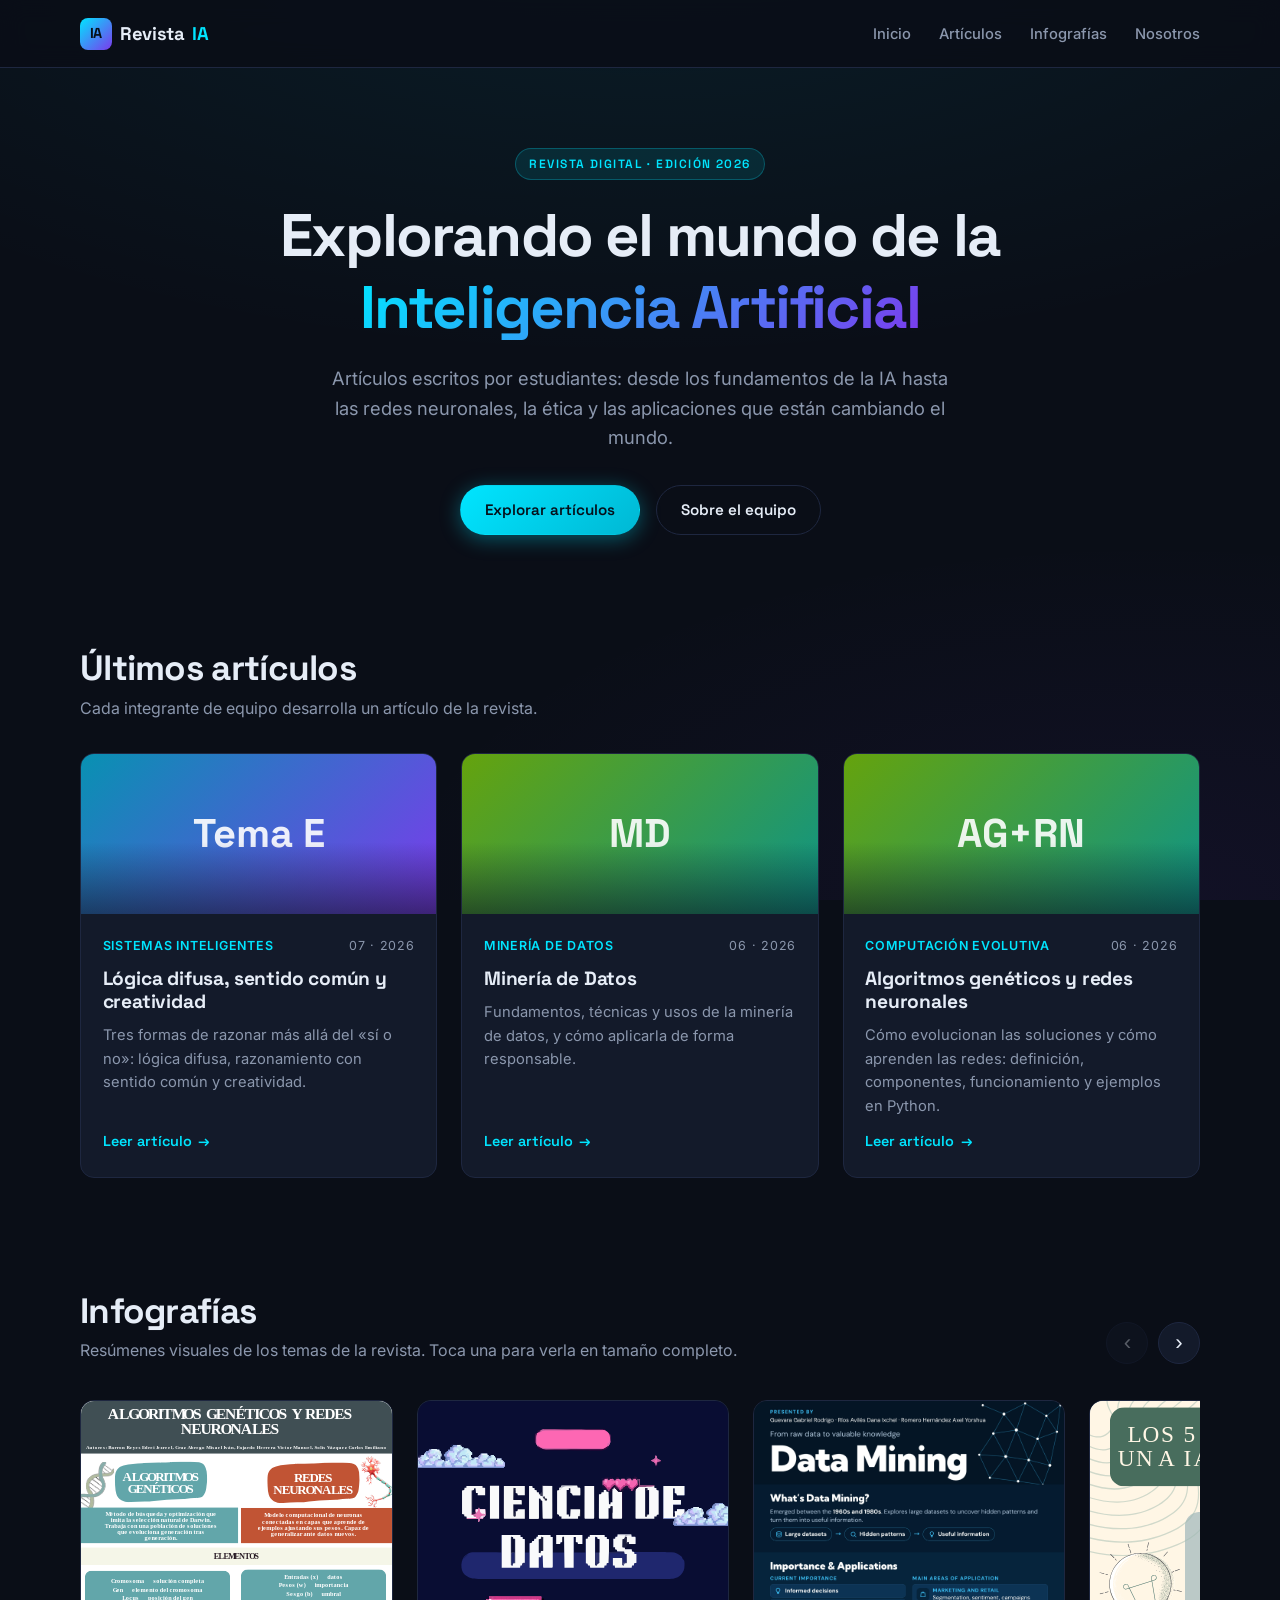
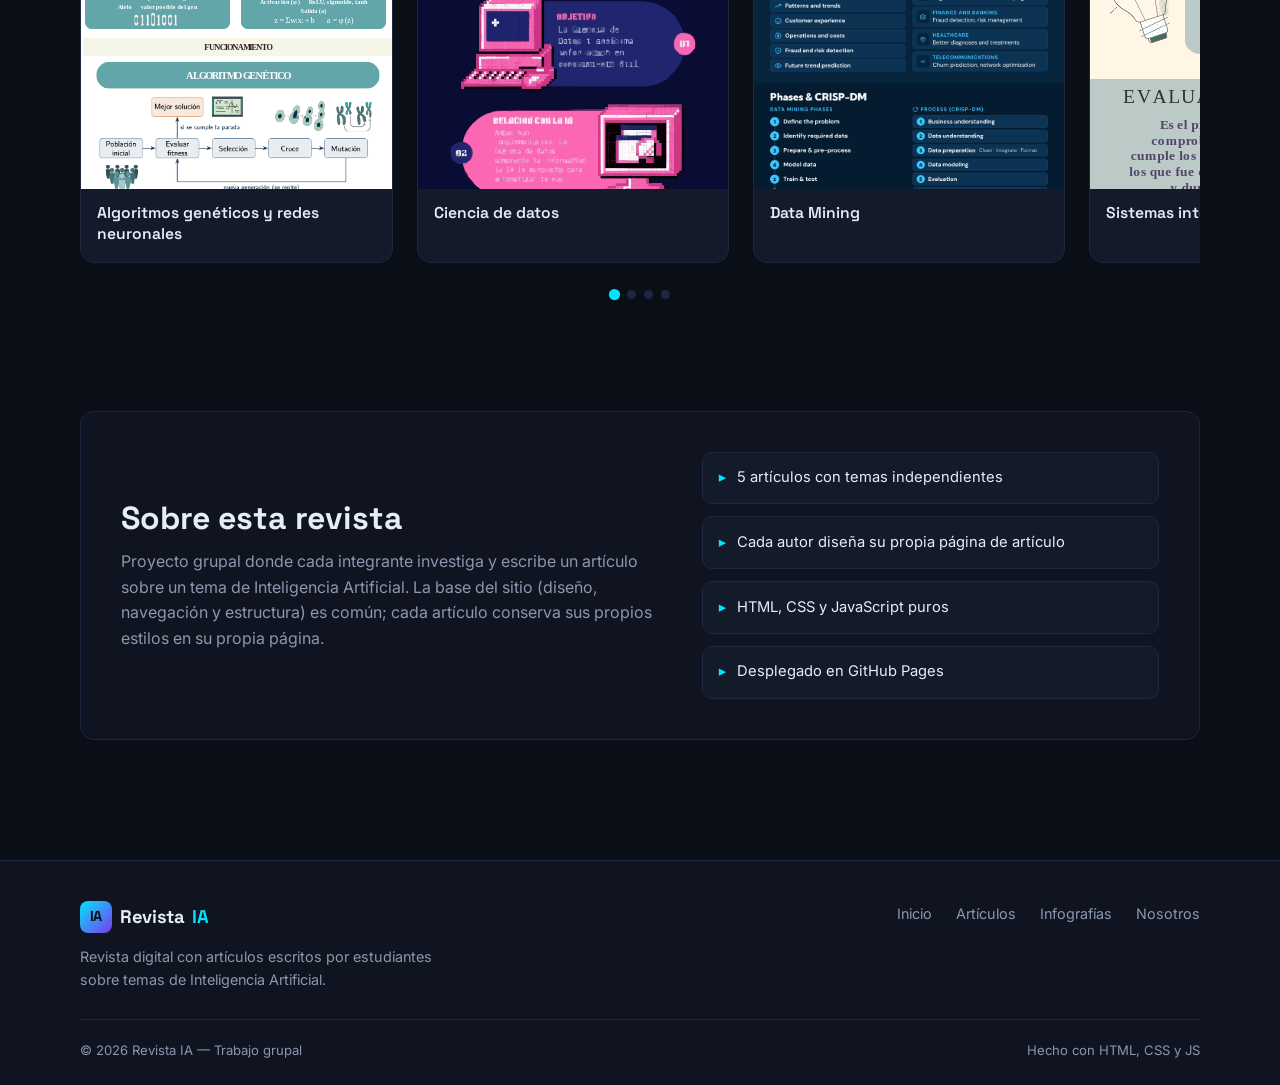
==== index.html @ b5177706 "Resuelve conflicto en index.html y agrega articulo-mineria-datos" ====
<!DOCTYPE html>
<html lang="es">
<head>
  <!-- Google Tag Manager -->
  <script>(function(w,d,s,l,i){w[l]=w[l]||[];w[l].push({'gtm.start':
  new Date().getTime(),event:'gtm.js'});var f=d.getElementsByTagName(s)[0],
  j=d.createElement(s),dl=l!='dataLayer'?'&l='+l:'';j.async=true;j.src=
  'https://www.googletagmanager.com/gtm.js?id='+i+dl;f.parentNode.insertBefore(j,f);
  })(window,document,'script','dataLayer','GTM-5WLS67NW');</script>
  <!-- End Google Tag Manager -->
  <meta charset="UTF-8">
  <meta name="viewport" content="width=device-width, initial-scale=1.0">
  <meta name="description" content="Revista digital de artículos sobre Inteligencia Artificial">
  <title>Revista IA — Revista Digital de Inteligencia Artificial</title>
  <link rel="preconnect" href="https://fonts.googleapis.com">
  <link rel="preconnect" href="https://fonts.gstatic.com" crossorigin>
  <link href="https://fonts.googleapis.com/css2?family=Inter:wght@400;500;600&family=Space+Grotesk:wght@500;600;700&display=swap" rel="stylesheet">
  <link rel="icon" type="image/svg+xml" href="assets/img/logo.svg">
  <link rel="stylesheet" href="css/styles.css">
  <link rel="stylesheet" href="css/photoswipe.css">
</head>
<body>
  <!-- Google Tag Manager (noscript) -->
  <noscript><iframe src="https://www.googletagmanager.com/ns.html?id=GTM-5WLS67NW"
  height="0" width="0" style="display:none;visibility:hidden"></iframe></noscript>
  <!-- End Google Tag Manager (noscript) -->

  <!-- ===== NAVBAR ===== -->
  <header class="navbar">
    <div class="contenedor">
      <a href="index.html" class="logo">
        <span class="logo-mark">IA</span>
        Revista<span>IA</span>
      </a>

      <button class="nav-toggle" aria-label="Abrir menú" aria-expanded="false">
        <span></span>
        <span></span>
        <span></span>
      </button>

      <nav>
        <ul class="nav-links">
          <li><a href="index.html">Inicio</a></li>
          <li><a href="index.html#articulos">Artículos</a></li>
          <li><a href="index.html#infografias">Infografías</a></li>
          <li><a href="index.html#nosotros">Nosotros</a></li>
        </ul>
      </nav>
    </div>
  </header>

  <!-- ===== CONTENIDO ===== -->
  <main>
    <!-- HERO -->
    <section class="hero">
      <div class="contenedor">
        <span class="etiqueta">Revista digital · Edición 2026</span>
        <h1>Explorando el mundo de la <span class="destacado">Inteligencia Artificial</span></h1>
        <p>Artículos escritos por estudiantes: desde los fundamentos de la IA hasta las redes neuronales, la ética y las aplicaciones que están cambiando el mundo.</p>
        <div class="hero-acciones">
          <a href="#articulos" class="btn btn-primary">Explorar artículos</a>
          <a href="#nosotros" class="btn btn-ghost">Sobre el equipo</a>
        </div>
      </div>
    </section>

    <!-- ARTÍCULOS -->
    <section class="seccion" id="articulos">
      <div class="contenedor">
        <div class="seccion-cabecera">
          <div>
            <h2>Últimos artículos</h2>
            <p>Cada integrante de equipo desarrolla un artículo de la revista.</p>
          </div>
        </div>

        <div class="grid-articulos" id="grid-articulos">
          <noscript>
            <p>
              <a href="articulos/articulo-10.html">Algoritmos genéticos y redes neuronales</a> ·
              <a href="articulos/articulo-6.html">Minería de Datos</a> ·
              <a href="articulos/articulo-5.html">Lógica difusa, sentido común y creatividad</a>
            </p>
          </noscript>
        </div>
      </div>
    </section>

    <!-- INFOGRAFÍAS -->
    <section class="seccion" id="infografias">
      <div class="contenedor">
        <div class="seccion-cabecera">
          <div>
            <h2>Infografías</h2>
            <p>Resúmenes visuales de los temas de la revista. Toca una para verla en tamaño completo.</p>
          </div>
          <div class="carrusel-controles">
            <button type="button" class="carrusel-btn" data-dir="-1" aria-label="Infografía anterior">‹</button>
            <button type="button" class="carrusel-btn" data-dir="1" aria-label="Infografía siguiente">›</button>
          </div>
        </div>

        <div class="carrusel">
          <div class="carrusel-pista" id="pista-infos">
            <a class="tarjeta-info" href="infografias/Infografia-AlgoritmosGeneticoRedesNeuronales.svg"
               data-pswp-width="800" data-pswp-height="2000">
              <span class="info-vista">
                <img src="infografias/Infografia-AlgoritmosGeneticoRedesNeuronales.svg"
                     alt="Infografía: algoritmos genéticos y redes neuronales"
                     loading="lazy" width="800" height="2000">
                <span class="info-overlay">⤢ Ver completa</span>
              </span>
              <span class="info-titulo">Algoritmos genéticos y redes neuronales</span>
            </a>

            <a class="tarjeta-info" href="infografias/Ciencia_de_datos.svg"
               data-pswp-width="711" data-pswp-height="1600">
              <span class="info-vista">
                <img src="infografias/Ciencia_de_datos.svg"
                     alt="Infografía: ciencia de datos"
                     loading="lazy" width="711" height="1600">
                <span class="info-overlay">⤢ Ver completa</span>
              </span>
              <span class="info-titulo">Ciencia de datos</span>
            </a>

            <a class="tarjeta-info" href="infografias/Data-Mining-Infographic.svg"
               data-pswp-width="1080" data-pswp-height="2506">
              <span class="info-vista">
                <img src="infografias/Data-Mining-Infographic.svg"
                     alt="Infografía: data mining"
                     loading="lazy" width="1080" height="2506">
                <span class="info-overlay">⤢ Ver completa</span>
              </span>
              <span class="info-titulo">Data Mining</span>
            </a>

            <a class="tarjeta-info" href="infografias/Sistemas_Inteligentes_Infografia_EquipoM.svg"
               data-pswp-width="800" data-pswp-height="2000">
              <span class="info-vista">
                <img src="infografias/Sistemas_Inteligentes_Infografia_EquipoM.svg"
                     alt="Infografía: sistemas inteligentes"
                     loading="lazy" width="800" height="2000">
                <span class="info-overlay">⤢ Ver completa</span>
              </span>
              <span class="info-titulo">Sistemas inteligentes</span>
            </a>
          </div>
        </div>
        <div class="carrusel-puntos" id="puntos-infos"></div>
      </div>
    </section>

    <!-- NOSOTROS -->
    <section class="seccion" id="nosotros">
      <div class="contenedor">
        <div class="nosotros">
          <div>
            <h2>Sobre esta revista</h2>
            <p>Proyecto grupal donde cada integrante investiga y escribe un artículo sobre un tema de Inteligencia Artificial. La base del sitio (diseño, navegación y estructura) es común; cada artículo conserva sus propios estilos en su propia página.</p>
          </div>
          <ul class="nosotros-lista">
            <li>5 artículos con temas independientes</li>
            <li>Cada autor diseña su propia página de artículo</li>
            <li>HTML, CSS y JavaScript puros</li>
            <li>Desplegado en GitHub Pages</li>
          </ul>
        </div>
      </div>
    </section>
  </main>

  <!-- ===== FOOTER ===== -->
  <footer class="footer">
    <div class="contenedor">
      <div class="footer-grid">
        <div>
          <a href="index.html" class="logo">
            <span class="logo-mark">IA</span>
            Revista<span>IA</span>
          </a>
          <p style="margin-top: 0.75rem;">Revista digital con artículos escritos por estudiantes sobre temas de Inteligencia Artificial.</p>
        </div>
        <ul class="footer-links">
          <li><a href="index.html">Inicio</a></li>
          <li><a href="index.html#articulos">Artículos</a></li>
          <li><a href="index.html#infografias">Infografías</a></li>
          <li><a href="index.html#nosotros">Nosotros</a></li>
        </ul>
      </div>
      <div class="footer-bottom">
        <span>&copy; <span id="anio"></span> Revista IA — Trabajo grupal</span>
        <span>Hecho con HTML, CSS y JS</span>
      </div>
    </div>
  </footer>

  <script src="js/vendor/photoswipe.umd.min.js"></script>
  <script src="js/vendor/photoswipe-lightbox.umd.min.js"></script>
  <script src="js/articulos.js"></script>
  <script src="js/main.js"></script>
  <script src="js/infografias.js"></script>
</body>
</html>
---- css/styles.css ----
/* ============================================
   REVISTA DIGITAL DE IA - ESTILOS GLOBALES
   Tema: oscuro / tecnológico
   ============================================ */

:root {
  --bg: #0a0e17;
  --bg-soft: #0f1420;
  --surface: #131a2a;
  --surface-2: #182033;
  --border: #1e2740;
  --accent: #00e5ff;
  --accent-2: #7c3aed;
  --accent-glow: rgba(0, 229, 255, 0.35);
  --text: #e6edf7;
  --muted: #8b97ad;
  --radius: 14px;
  --font-heading: "Space Grotesk", system-ui, sans-serif;
  --font-body: "Inter", system-ui, sans-serif;
  --max-width: 1120px;
  --nav-height: 68px;
}

*,
*::before,
*::after {
  box-sizing: border-box;
  margin: 0;
  padding: 0;
}

html {
  scroll-behavior: smooth;
}

body {
  font-family: var(--font-body);
  background-color: var(--bg);
  color: var(--text);
  line-height: 1.6;
  min-height: 100vh;
  display: flex;
  flex-direction: column;
  background-image:
    radial-gradient(ellipse 80% 50% at 50% -10%, rgba(0, 229, 255, 0.08), transparent),
    radial-gradient(ellipse 60% 40% at 90% 100%, rgba(124, 58, 237, 0.07), transparent);
  background-attachment: fixed;
}

img {
  max-width: 100%;
  display: block;
}

a {
  color: inherit;
  text-decoration: none;
}

h1, h2, h3, h4 {
  font-family: var(--font-heading);
  line-height: 1.2;
  font-weight: 700;
}

/* ---------- Contenedor ---------- */
.contenedor {
  width: min(var(--max-width), 92%);
  margin-inline: auto;
}

main {
  flex: 1;
}

/* ---------- Navbar ---------- */
.navbar {
  position: sticky;
  top: 0;
  z-index: 100;
  height: var(--nav-height);
  background: rgba(10, 14, 23, 0.85);
  backdrop-filter: blur(12px);
  border-bottom: 1px solid var(--border);
}

.navbar .contenedor {
  height: 100%;
  display: flex;
  align-items: center;
  justify-content: space-between;
  gap: 1rem;
}

.logo {
  font-family: var(--font-heading);
  font-weight: 700;
  font-size: 1.15rem;
  letter-spacing: -0.02em;
  display: flex;
  align-items: center;
  gap: 0.5rem;
}

.logo .logo-mark {
  width: 32px;
  height: 32px;
  border-radius: 8px;
  background: linear-gradient(135deg, var(--accent), var(--accent-2));
  display: grid;
  place-items: center;
  font-size: 0.9rem;
  color: #06101a;
  font-weight: 800;
}

.logo span {
  color: var(--accent);
}

.nav-links {
  display: flex;
  align-items: center;
  gap: 1.75rem;
  list-style: none;
}

.nav-links a {
  font-size: 0.92rem;
  font-weight: 500;
  color: var(--muted);
  transition: color 0.2s ease;
}

.nav-links a:hover,
.nav-links a:focus-visible {
  color: var(--accent);
}

.nav-toggle {
  display: none;
  background: none;
  border: 1px solid var(--border);
  border-radius: 8px;
  width: 42px;
  height: 42px;
  cursor: pointer;
  flex-direction: column;
  align-items: center;
  justify-content: center;
  gap: 5px;
}

.nav-toggle span {
  display: block;
  width: 20px;
  height: 2px;
  background: var(--text);
  transition: transform 0.25s ease, opacity 0.25s ease;
}

.nav-toggle[aria-expanded="true"] span:nth-child(1) {
  transform: translateY(7px) rotate(45deg);
}

.nav-toggle[aria-expanded="true"] span:nth-child(2) {
  opacity: 0;
}

.nav-toggle[aria-expanded="true"] span:nth-child(3) {
  transform: translateY(-7px) rotate(-45deg);
}

/* ---------- Botones ---------- */
.btn {
  display: inline-flex;
  align-items: center;
  gap: 0.5rem;
  font-family: var(--font-heading);
  font-weight: 600;
  font-size: 0.95rem;
  padding: 0.75rem 1.5rem;
  border-radius: 999px;
  border: 1px solid transparent;
  cursor: pointer;
  transition: transform 0.2s ease, box-shadow 0.2s ease, background 0.2s ease, border-color 0.2s ease;
}

.btn-primary {
  background: linear-gradient(135deg, var(--accent), #00b8d4);
  color: #06101a;
  box-shadow: 0 4px 20px var(--accent-glow);
}

.btn-primary:hover {
  transform: translateY(-2px);
  box-shadow: 0 8px 28px var(--accent-glow);
}

.btn-ghost {
  background: transparent;
  color: var(--text);
  border-color: var(--border);
}

.btn-ghost:hover {
  border-color: var(--accent);
  color: var(--accent);
}

/* ---------- Footer ---------- */
.footer {
  margin-top: 4rem;
  border-top: 1px solid var(--border);
  background: var(--bg-soft);
  padding: 2.5rem 0 1.5rem;
}

.footer-grid {
  display: flex;
  flex-wrap: wrap;
  justify-content: space-between;
  gap: 1.5rem;
  margin-bottom: 1.75rem;
}

.footer p {
  color: var(--muted);
  font-size: 0.9rem;
  max-width: 360px;
}

.footer-links {
  display: flex;
  gap: 1.5rem;
  list-style: none;
  flex-wrap: wrap;
}

.footer-links a {
  color: var(--muted);
  font-size: 0.9rem;
  transition: color 0.2s ease;
}

.footer-links a:hover {
  color: var(--accent);
}

.footer-bottom {
  border-top: 1px solid var(--border);
  padding-top: 1.25rem;
  display: flex;
  flex-wrap: wrap;
  justify-content: space-between;
  gap: 0.75rem;
  color: var(--muted);
  font-size: 0.82rem;
}

/* ---------- Hero ---------- */
.hero {
  padding: 5rem 0 3.5rem;
  text-align: center;
  position: relative;
}

.hero .etiqueta {
  margin-bottom: 1.25rem;
}

.hero h1 {
  font-size: clamp(2.2rem, 5.5vw, 3.75rem);
  letter-spacing: -0.03em;
  max-width: 800px;
  margin: 0 auto 1.25rem;
}

.hero h1 .destacado {
  background: linear-gradient(135deg, var(--accent), var(--accent-2));
  -webkit-background-clip: text;
  background-clip: text;
  color: transparent;
}

.hero p {
  color: var(--muted);
  font-size: clamp(1rem, 2vw, 1.15rem);
  max-width: 620px;
  margin: 0 auto 2rem;
}

.hero-acciones {
  display: flex;
  gap: 1rem;
  justify-content: center;
  flex-wrap: wrap;
}

/* ---------- Sección de artículos ---------- */
.seccion {
  padding: 3.5rem 0;
}

.seccion-cabecera {
  display: flex;
  align-items: end;
  justify-content: space-between;
  gap: 1rem;
  flex-wrap: wrap;
  margin-bottom: 2rem;
}

.seccion-cabecera h2 {
  font-size: clamp(1.6rem, 3vw, 2.2rem);
  letter-spacing: -0.02em;
}

.seccion-cabecera p {
  color: var(--muted);
  margin-top: 0.4rem;
}

/* ---------- Grid de tarjetas ---------- */
.grid-articulos {
  display: grid;
  grid-template-columns: repeat(auto-fill, minmax(300px, 1fr));
  gap: 1.5rem;
}

.tarjeta {
  background: var(--surface);
  border: 1px solid var(--border);
  border-radius: var(--radius);
  overflow: hidden;
  display: flex;
  flex-direction: column;
  transition: transform 0.25s ease, border-color 0.25s ease, box-shadow 0.25s ease;
}

.tarjeta:hover {
  transform: translateY(-6px);
  border-color: rgba(0, 229, 255, 0.45);
  box-shadow: 0 12px 32px rgba(0, 0, 0, 0.4), 0 0 24px rgba(0, 229, 255, 0.12);
}

.tarjeta-portada {
  height: 160px;
  display: grid;
  place-items: center;
  font-family: var(--font-heading);
  font-size: 2.5rem;
  font-weight: 700;
  color: rgba(255, 255, 255, 0.9);
  position: relative;
  overflow: hidden;
}

.tarjeta-portada::after {
  content: "";
  position: absolute;
  inset: 0;
  background: linear-gradient(180deg, transparent 55%, rgba(10, 14, 23, 0.55));
}

/* Portadas con degradados distintos por artículo */
.portada-1 { background: linear-gradient(135deg, #0ea5e9, #6366f1); }
.portada-2 { background: linear-gradient(135deg, #8b5cf6, #ec4899); }
.portada-3 { background: linear-gradient(135deg, #06b6d4, #10b981); }
.portada-4 { background: linear-gradient(135deg, #f59e0b, #ef4444); }
.portada-5 { background: linear-gradient(135deg, #6366f1, #ec4899); }
.portada-6 { background: linear-gradient(135deg, #65a30d, #0d9488); }
.portada-7 { background: linear-gradient(135deg, #0891b2, #7c3aed); }

.tarjeta-cuerpo {
  padding: 1.35rem 1.35rem 1.5rem;
  display: flex;
  flex-direction: column;
  gap: 0.7rem;
  flex: 1;
}

.tarjeta-meta {
  display: flex;
  align-items: center;
  justify-content: space-between;
  gap: 0.75rem;
  font-size: 0.78rem;
  color: var(--muted);
  text-transform: uppercase;
  letter-spacing: 0.06em;
}

.tarjeta-meta .categoria {
  color: var(--accent);
  font-weight: 600;
}

.tarjeta h3 {
  font-size: 1.2rem;
  letter-spacing: -0.01em;
}

.tarjeta p {
  color: var(--muted);
  font-size: 0.92rem;
  flex: 1;
}

.tarjeta .leer {
  font-family: var(--font-heading);
  font-weight: 600;
  font-size: 0.9rem;
  color: var(--accent);
  display: inline-flex;
  align-items: center;
  gap: 0.4rem;
}

.tarjeta:hover .leer {
  gap: 0.7rem;
}

.tarjeta .leer::after {
  content: "→";
  transition: transform 0.2s ease;
}

/* ---------- Nosotros ---------- */
.nosotros {
  background: var(--bg-soft);
  border: 1px solid var(--border);
  border-radius: var(--radius);
  padding: 2.5rem;
  display: grid;
  grid-template-columns: 1.2fr 1fr;
  gap: 2rem;
  align-items: center;
}

.nosotros h2 {
  font-size: clamp(1.5rem, 3vw, 2rem);
  margin-bottom: 0.75rem;
}

.nosotros p {
  color: var(--muted);
}

.nosotros-lista {
  list-style: none;
  display: grid;
  gap: 0.75rem;
}

.nosotros-lista li {
  background: var(--surface);
  border: 1px solid var(--border);
  border-radius: 10px;
  padding: 0.85rem 1rem;
  font-size: 0.92rem;
  display: flex;
  align-items: center;
  gap: 0.65rem;
}

.nosotros-lista li::before {
  content: "▸";
  color: var(--accent);
  font-weight: 700;
}

/* ---------- Infografías: carrusel ---------- */
.carrusel-controles {
  display: flex;
  gap: 0.6rem;
}

.carrusel-btn {
  width: 42px;
  height: 42px;
  border-radius: 50%;
  border: 1px solid var(--border);
  background: var(--surface);
  color: var(--text);
  font-size: 1.4rem;
  line-height: 1;
  cursor: pointer;
  display: grid;
  place-items: center;
  transition: border-color 0.2s ease, color 0.2s ease;
}

.carrusel-btn:hover:not(:disabled) {
  border-color: rgba(0, 229, 255, 0.5);
  color: var(--accent);
}

.carrusel-btn:disabled {
  opacity: 0.35;
  cursor: default;
}

.carrusel {
  overflow: hidden;
}

.carrusel-pista {
  display: flex;
  gap: 1.5rem;
  overflow-x: auto;
  scroll-snap-type: x mandatory;
  scroll-behavior: smooth;
  padding: 0.25rem 0.15rem 0.75rem;
  scrollbar-width: none;
  -webkit-overflow-scrolling: touch;
}

.carrusel-pista::-webkit-scrollbar {
  display: none;
}

.tarjeta-info {
  flex: 0 0 clamp(230px, 28%, 320px);
  scroll-snap-align: start;
  background: var(--surface);
  border: 1px solid var(--border);
  border-radius: var(--radius);
  overflow: hidden;
  display: flex;
  flex-direction: column;
  text-decoration: none;
  color: inherit;
  transition: transform 0.25s ease, border-color 0.25s ease, box-shadow 0.25s ease;
}

.tarjeta-info:hover {
  transform: translateY(-6px);
  border-color: rgba(0, 229, 255, 0.45);
  box-shadow: 0 12px 32px rgba(0, 0, 0, 0.4), 0 0 24px rgba(0, 229, 255, 0.12);
}

.info-vista {
  position: relative;
  display: block;
  aspect-ratio: 4 / 5;
  overflow: hidden;
  background: var(--surface-2);
}

.info-vista img {
  width: 100%;
  height: 100%;
  object-fit: cover;
  object-position: top center;
  display: block;
  transition: transform 0.35s ease;
}

.tarjeta-info:hover .info-vista img {
  transform: scale(1.04);
}

.info-overlay {
  position: absolute;
  inset: 0;
  display: flex;
  align-items: center;
  justify-content: center;
  gap: 0.4rem;
  background: rgba(10, 14, 23, 0.55);
  color: #fff;
  font-family: var(--font-heading);
  font-weight: 600;
  font-size: 0.92rem;
  opacity: 0;
  transition: opacity 0.25s ease;
}

.tarjeta-info:hover .info-overlay,
.tarjeta-info:focus-visible .info-overlay {
  opacity: 1;
}

.info-titulo {
  padding: 0.9rem 1rem 1.05rem;
  font-family: var(--font-heading);
  font-weight: 600;
  font-size: 0.98rem;
  line-height: 1.35;
}

.carrusel-puntos {
  display: flex;
  justify-content: center;
  gap: 0.5rem;
  margin-top: 0.9rem;
}

.carrusel-puntos button {
  width: 9px;
  height: 9px;
  border-radius: 50%;
  border: 0;
  padding: 0;
  background: var(--border);
  cursor: pointer;
  transition: background 0.2s ease, transform 0.2s ease;
}

.carrusel-puntos button.activo {
  background: var(--accent);
  transform: scale(1.25);
}

/* ---------- Utilidades ---------- */
.etiqueta {
  display: inline-block;
  font-family: var(--font-heading);
  font-size: 0.75rem;
  font-weight: 600;
  text-transform: uppercase;
  letter-spacing: 0.12em;
  color: var(--accent);
  background: rgba(0, 229, 255, 0.1);
  border: 1px solid rgba(0, 229, 255, 0.25);
  padding: 0.35rem 0.85rem;
  border-radius: 999px;
}

/* ---------- Responsive general ---------- */
@media (max-width: 768px) {
  .hero {
    padding: 3.5rem 0 2.5rem;
  }

  .nosotros {
    grid-template-columns: 1fr;
    padding: 1.75rem;
  }

  .carrusel-controles {
    display: none;
  }

  .tarjeta-info {
    flex-basis: 78%;
  }
}

/* ---------- Responsive: navbar ---------- */
@media (max-width: 768px) {
  .nav-toggle {
    display: flex;
  }

  .nav-links {
    position: absolute;
    top: var(--nav-height);
    left: 0;
    right: 0;
    flex-direction: column;
    align-items: stretch;
    gap: 0;
    background: var(--bg-soft);
    border-bottom: 1px solid var(--border);
    padding: 0.5rem 0;
    display: none;
  }

  .nav-links.abierto {
    display: flex;
  }

  .nav-links li a {
    display: block;
    padding: 0.9rem 1.5rem;
  }

  .nav-links li a:hover {
    background: var(--surface);
  }
}
---- css/photoswipe.css ----
/*! PhotoSwipe main CSS by Dmytro Semenov | photoswipe.com */

.pswp {
  --pswp-bg: #000;
  --pswp-placeholder-bg: #222;
  

  --pswp-root-z-index: 100000;
  
  --pswp-preloader-color: rgba(79, 79, 79, 0.4);
  --pswp-preloader-color-secondary: rgba(255, 255, 255, 0.9);
  
  /* defined via js:
  --pswp-transition-duration: 333ms; */
  
  --pswp-icon-color: #fff;
  --pswp-icon-color-secondary: #4f4f4f;
  --pswp-icon-stroke-color: #4f4f4f;
  --pswp-icon-stroke-width: 2px;

  --pswp-error-text-color: var(--pswp-icon-color);
}


/*
	Styles for basic PhotoSwipe (pswp) functionality (sliding area, open/close transitions)
*/

.pswp {
	position: fixed;
	top: 0;
	left: 0;
	width: 100%;
	height: 100%;
	z-index: var(--pswp-root-z-index);
	display: none;
	touch-action: none;
	outline: 0;
	opacity: 0.003;
	contain: layout style size;
	-webkit-tap-highlight-color: rgba(0, 0, 0, 0);
}

/* Prevents focus outline on the root element,
  (it may be focused initially) */
.pswp:focus {
  outline: 0;
}

.pswp * {
  box-sizing: border-box;
}

.pswp img {
  max-width: none;
}

.pswp--open {
	display: block;
}

.pswp,
.pswp__bg {
	transform: translateZ(0);
	will-change: opacity;
}

.pswp__bg {
  opacity: 0.005;
	background: var(--pswp-bg);
}

.pswp,
.pswp__scroll-wrap {
	overflow: hidden;
}

.pswp__scroll-wrap,
.pswp__bg,
.pswp__container,
.pswp__item,
.pswp__content,
.pswp__img,
.pswp__zoom-wrap {
	position: absolute;
	top: 0;
	left: 0;
	width: 100%;
	height: 100%;
}

.pswp__img,
.pswp__zoom-wrap {
	width: auto;
	height: auto;
}

.pswp--click-to-zoom.pswp--zoom-allowed .pswp__img {
	cursor: -webkit-zoom-in;
	cursor: -moz-zoom-in;
	cursor: zoom-in;
}

.pswp--click-to-zoom.pswp--zoomed-in .pswp__img {
	cursor: move;
	cursor: -webkit-grab;
	cursor: -moz-grab;
	cursor: grab;
}

.pswp--click-to-zoom.pswp--zoomed-in .pswp__img:active {
  cursor: -webkit-grabbing;
  cursor: -moz-grabbing;
  cursor: grabbing;
}

/* :active to override grabbing cursor */
.pswp--no-mouse-drag.pswp--zoomed-in .pswp__img,
.pswp--no-mouse-drag.pswp--zoomed-in .pswp__img:active,
.pswp__img {
	cursor: -webkit-zoom-out;
	cursor: -moz-zoom-out;
	cursor: zoom-out;
}


/* Prevent selection and tap highlights */
.pswp__container,
.pswp__img,
.pswp__button,
.pswp__counter {
	-webkit-user-select: none;
	-moz-user-select: none;
	-ms-user-select: none;
	user-select: none;
}

.pswp__item {
	/* z-index for fade transition */
	z-index: 1;
	overflow: hidden;
}

.pswp__hidden {
	display: none !important;
}

/* Allow to click through pswp__content element, but not its children */
.pswp__content {
  pointer-events: none;
}
.pswp__content > * {
  pointer-events: auto;
}


/*

  PhotoSwipe UI

*/

/*
	Error message appears when image is not loaded
	(JS option errorMsg controls markup)
*/
.pswp__error-msg-container {
  display: grid;
}
.pswp__error-msg {
	margin: auto;
	font-size: 1em;
	line-height: 1;
	color: var(--pswp-error-text-color);
}

/*
class pswp__hide-on-close is applied to elements that
should hide (for example fade out) when PhotoSwipe is closed
and show (for example fade in) when PhotoSwipe is opened
 */
.pswp .pswp__hide-on-close {
	opacity: 0.005;
	will-change: opacity;
	transition: opacity var(--pswp-transition-duration) cubic-bezier(0.4, 0, 0.22, 1);
	z-index: 10; /* always overlap slide content */
	pointer-events: none; /* hidden elements should not be clickable */
}

/* class pswp--ui-visible is added when opening or closing transition starts */
.pswp--ui-visible .pswp__hide-on-close {
	opacity: 1;
	pointer-events: auto;
}

/* <button> styles, including css reset */
.pswp__button {
	position: relative;
	display: block;
	width: 50px;
	height: 60px;
	padding: 0;
	margin: 0;
	overflow: hidden;
	cursor: pointer;
	background: none;
	border: 0;
	box-shadow: none;
	opacity: 0.85;
	-webkit-appearance: none;
	-webkit-touch-callout: none;
}

.pswp__button:hover,
.pswp__button:active,
.pswp__button:focus {
  transition: none;
  padding: 0;
  background: none;
  border: 0;
  box-shadow: none;
  opacity: 1;
}

.pswp__button:disabled {
  opacity: 0.3;
  cursor: auto;
}

.pswp__icn {
  fill: var(--pswp-icon-color);
  color: var(--pswp-icon-color-secondary);
}

.pswp__icn {
  position: absolute;
  top: 14px;
  left: 9px;
  width: 32px;
  height: 32px;
  overflow: hidden;
  pointer-events: none;
}

.pswp__icn-shadow {
  stroke: var(--pswp-icon-stroke-color);
  stroke-width: var(--pswp-icon-stroke-width);
  fill: none;
}

.pswp__icn:focus {
	outline: 0;
}

/*
	div element that matches size of large image,
	large image loads on top of it,
	used when msrc is not provided
*/
div.pswp__img--placeholder,
.pswp__img--with-bg {
	background: var(--pswp-placeholder-bg);
}

.pswp__top-bar {
	position: absolute;
	left: 0;
	top: 0;
	width: 100%;
	height: 60px;
	display: flex;
  flex-direction: row;
  justify-content: flex-end;
	z-index: 10;

	/* allow events to pass through top bar itself */
	pointer-events: none !important;
}
.pswp__top-bar > * {
  pointer-events: auto;
  /* this makes transition significantly more smooth,
     even though inner elements are not animated */
  will-change: opacity;
}


/*

  Close button

*/
.pswp__button--close {
  margin-right: 6px;
}


/*

  Arrow buttons

*/
.pswp__button--arrow {
  position: absolute;
  top: 0;
  width: 75px;
  height: 100px;
  top: 50%;
  margin-top: -50px;
}

.pswp__button--arrow:disabled {
  display: none;
  cursor: default;
}

.pswp__button--arrow .pswp__icn {
  top: 50%;
  margin-top: -30px;
  width: 60px;
  height: 60px;
  background: none;
  border-radius: 0;
}

.pswp--one-slide .pswp__button--arrow {
  display: none;
}

/* hide arrows on touch screens */
.pswp--touch .pswp__button--arrow {
  visibility: hidden;
}

/* show arrows only after mouse was used */
.pswp--has_mouse .pswp__button--arrow {
  visibility: visible;
}

.pswp__button--arrow--prev {
  right: auto;
  left: 0px;
}

.pswp__button--arrow--next {
  right: 0px;
}
.pswp__button--arrow--next .pswp__icn {
  left: auto;
  right: 14px;
  /* flip horizontally */
  transform: scale(-1, 1);
}

/*

  Zoom button

*/
.pswp__button--zoom {
  display: none;
}

.pswp--zoom-allowed .pswp__button--zoom {
  display: block;
}

/* "+" => "-" */
.pswp--zoomed-in .pswp__zoom-icn-bar-v {
  display: none;
}


/*

  Loading indicator

*/
.pswp__preloader {
  position: relative;
  overflow: hidden;
  width: 50px;
  height: 60px;
  margin-right: auto;
}

.pswp__preloader .pswp__icn {
  opacity: 0;
  transition: opacity 0.2s linear;
  animation: pswp-clockwise 600ms linear infinite;
}

.pswp__preloader--active .pswp__icn {
  opacity: 0.85;
}

@keyframes pswp-clockwise {
  0% { transform: rotate(0deg); }
  100% { transform: rotate(360deg); }
}


/*

  "1 of 10" counter

*/
.pswp__counter {
  height: 30px;
  margin-top: 15px;
  margin-inline-start: 20px;
  font-size: 14px;
  line-height: 30px;
  color: var(--pswp-icon-color);
  text-shadow: 1px 1px 3px var(--pswp-icon-color-secondary);
  opacity: 0.85;
}

.pswp--one-slide .pswp__counter {
  display: none;
}
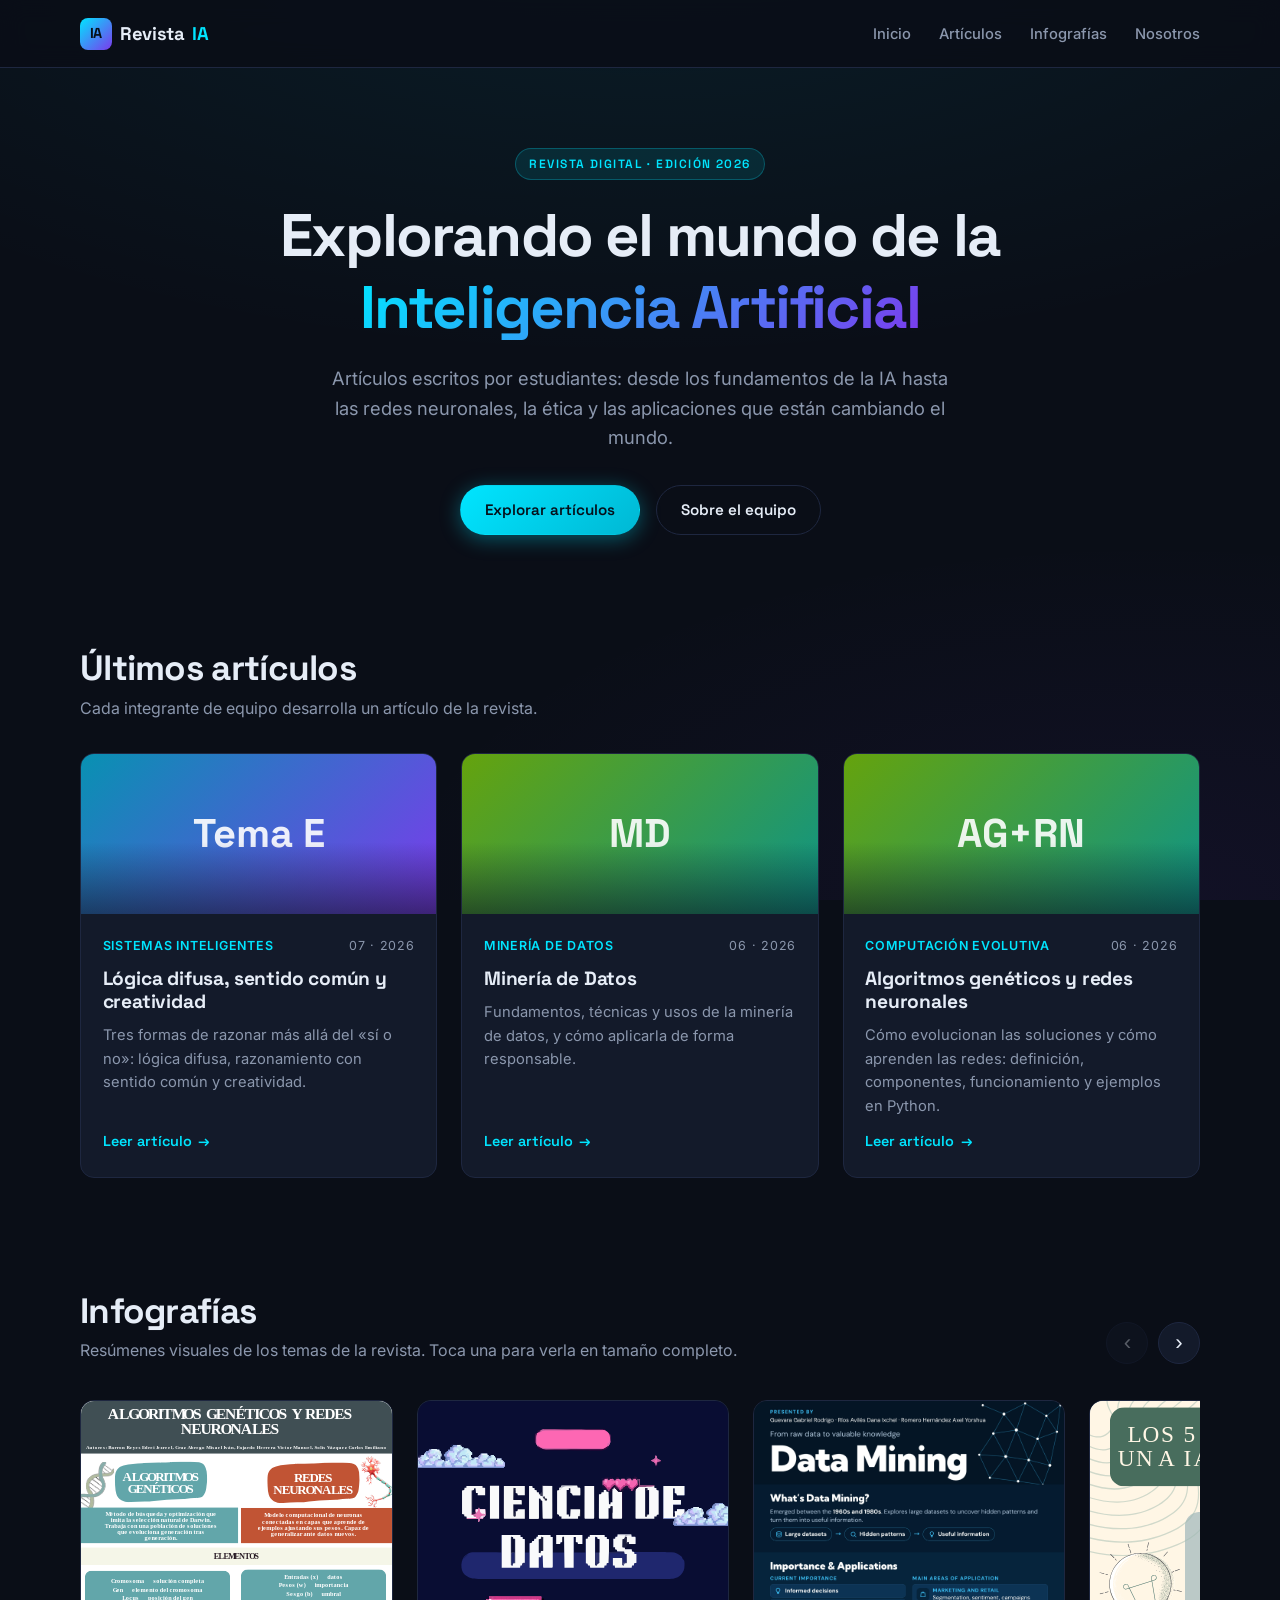
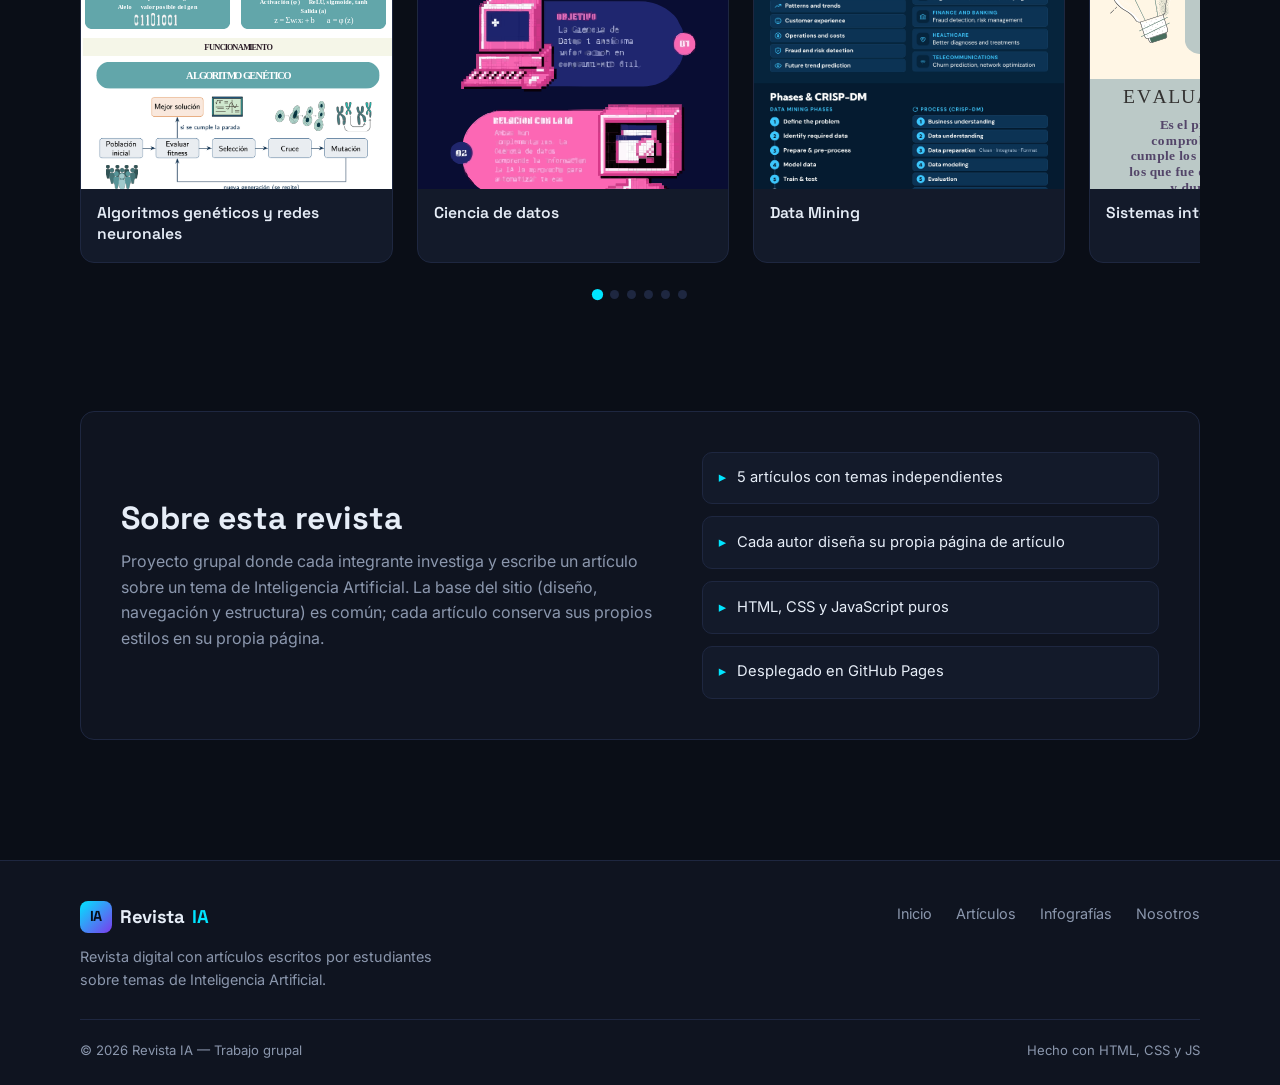
==== commit 10a45ec3: "UX: 2 infografias nuevas, revista sin auto-flip y solo flechas, responsive" ====
--- a/index.html
+++ b/index.html
@@ -2,11 +2,12 @@
 <html lang="es">
 <head>
   <!-- Google Tag Manager -->
-  <script>(function(w,d,s,l,i){w[l]=w[l]||[];w[l].push({'gtm.start':
-  new Date().getTime(),event:'gtm.js'});var f=d.getElementsByTagName(s)[0],
-  j=d.createElement(s),dl=l!='dataLayer'?'&l='+l:'';j.async=true;j.src=
-  'https://www.googletagmanager.com/gtm.js?id='+i+dl;f.parentNode.insertBefore(j,f);
-  })(window,document,'script','dataLayer','GTM-5WLS67NW');</script>
+  <script async src="https://www.googletagmanager.com/gtm.js?id=GTM-5WLS67NW"></script>
+  <script>
+    window.dataLayer = window.dataLayer || [];
+    function gtag(){dataLayer.push(arguments);}
+    gtag('js', new Date()); 
+  </script>
   <!-- End Google Tag Manager -->
   <meta charset="UTF-8">
   <meta name="viewport" content="width=device-width, initial-scale=1.0">
@@ -77,11 +78,7 @@
 
         <div class="grid-articulos" id="grid-articulos">
           <noscript>
-            <p>
-              <a href="articulos/articulo-10.html">Algoritmos genéticos y redes neuronales</a> ·
-              <a href="articulos/articulo-6.html">Minería de Datos</a> ·
-              <a href="articulos/articulo-5.html">Lógica difusa, sentido común y creatividad</a>
-            </p>
+            <p><a href="articulos/articulo-10.html">Algoritmos genéticos y redes neuronales</a> · <a href="articulos/articulo-5.html">Lógica difusa, sentido común y creatividad</a></p>
           </noscript>
         </div>
       </div>
@@ -145,6 +142,28 @@
                 <span class="info-overlay">⤢ Ver completa</span>
               </span>
               <span class="info-titulo">Sistemas inteligentes</span>
+            </a>
+
+            <a class="tarjeta-info" href="infografias/Infografi%CC%81as-MLOps-_-LLMOps-_equipo_L_.svg"
+               data-pswp-width="1080" data-pswp-height="2200">
+              <span class="info-vista">
+                <img src="infografias/Infografi%CC%81as-MLOps-_-LLMOps-_equipo_L_.svg"
+                     alt="Infografía: MLOps y LLMOps"
+                     loading="lazy" width="1080" height="2200">
+                <span class="info-overlay">⤢ Ver completa</span>
+              </span>
+              <span class="info-titulo">MLOps y LLMOps</span>
+            </a>
+
+            <a class="tarjeta-info" href="infografias/Infograf%C3%ADa-Vertical-Agentic-AI_Equipo-i_.svg"
+               data-pswp-width="800" data-pswp-height="2000">
+              <span class="info-vista">
+                <img src="infografias/Infograf%C3%ADa-Vertical-Agentic-AI_Equipo-i_.svg"
+                     alt="Infografía: agentic AI"
+                     loading="lazy" width="800" height="2000">
+                <span class="info-overlay">⤢ Ver completa</span>
+              </span>
+              <span class="info-titulo">Agentic AI</span>
             </a>
           </div>
         </div>
@@ -202,4 +221,4 @@
   <script src="js/main.js"></script>
   <script src="js/infografias.js"></script>
 </body>
-</html>+</html>
--- a/css/styles.css
+++ b/css/styles.css
@@ -324,7 +324,7 @@
 /* ---------- Grid de tarjetas ---------- */
 .grid-articulos {
   display: grid;
-  grid-template-columns: repeat(auto-fill, minmax(300px, 1fr));
+  grid-template-columns: repeat(auto-fill, minmax(min(300px, 100%), 1fr));
   gap: 1.5rem;
 }
 
@@ -634,6 +634,14 @@
     padding: 3.5rem 0 2.5rem;
   }
 
+  .hero h1 {
+    font-size: clamp(1.9rem, 7vw, 3.75rem);
+  }
+
+  .seccion {
+    padding: 2.5rem 0;
+  }
+
   .nosotros {
     grid-template-columns: 1fr;
     padding: 1.75rem;
@@ -645,6 +653,16 @@
 
   .tarjeta-info {
     flex-basis: 78%;
+  }
+
+  .footer-grid {
+    flex-direction: column;
+    gap: 1.25rem;
+  }
+
+  .footer-bottom {
+    flex-direction: column;
+    text-align: center;
   }
 }
 
@@ -652,6 +670,7 @@
 @media (max-width: 768px) {
   .nav-toggle {
     display: flex;
+    margin-right: -10px;
   }
 
   .nav-links {
@@ -666,6 +685,7 @@
     border-bottom: 1px solid var(--border);
     padding: 0.5rem 0;
     display: none;
+    box-shadow: 0 12px 24px rgba(0, 0, 0, 0.35);
   }
 
   .nav-links.abierto {
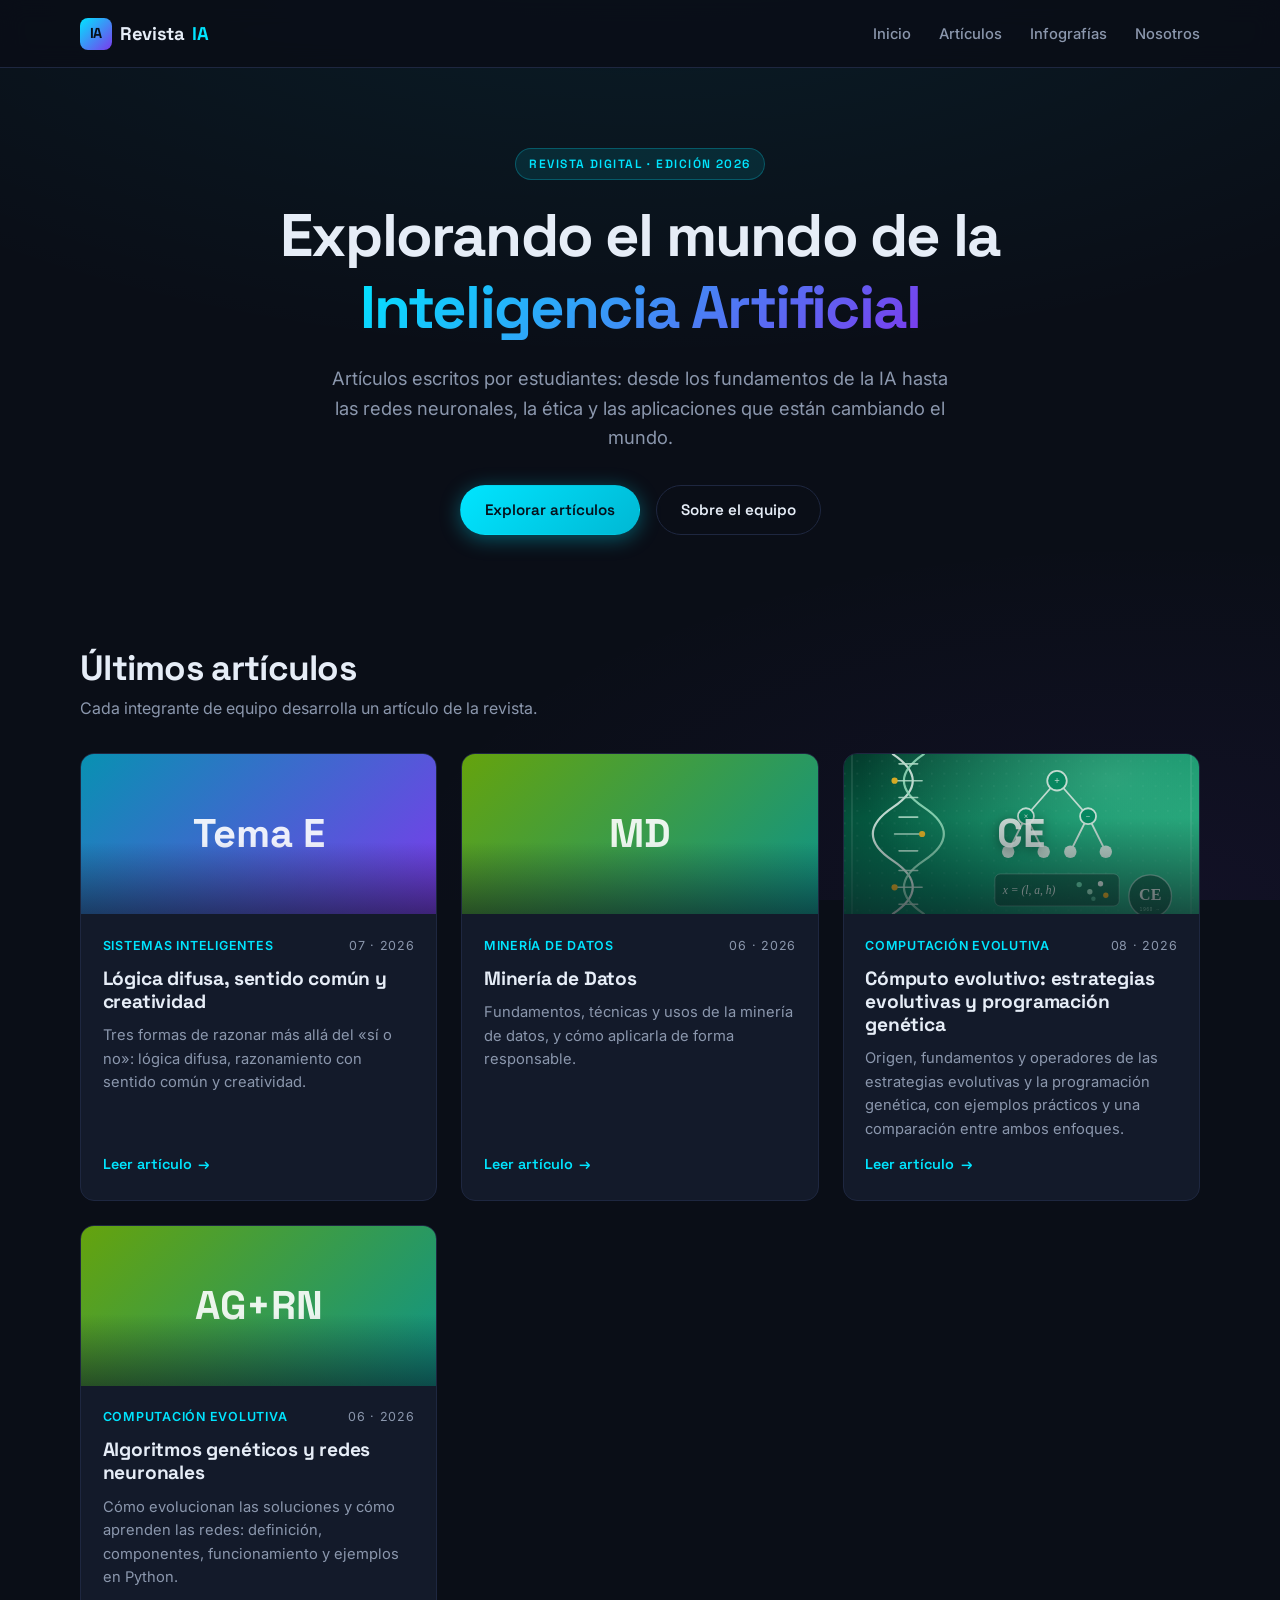
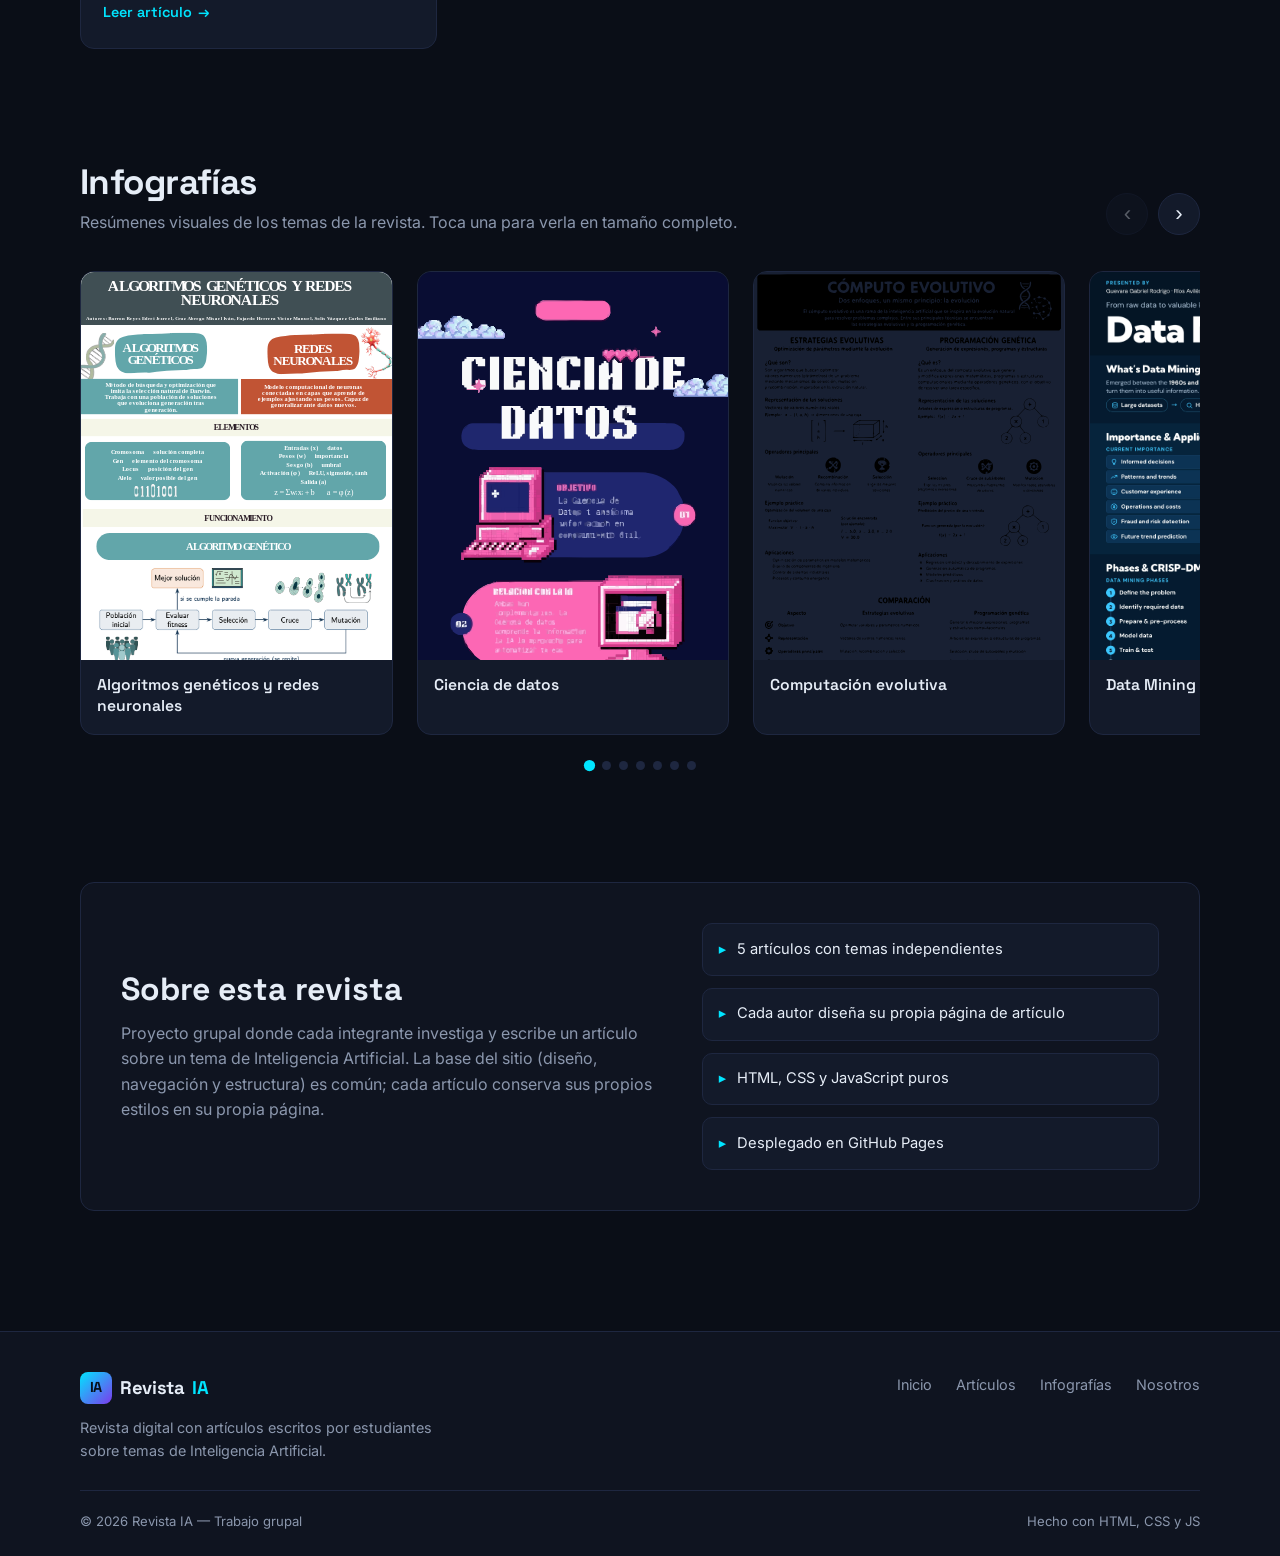
==== commit fc819b73: "Actualizando" ====
--- a/index.html
+++ b/index.html
@@ -2,12 +2,11 @@
 <html lang="es">
 <head>
   <!-- Google Tag Manager -->
-  <script async src="https://www.googletagmanager.com/gtm.js?id=GTM-5WLS67NW"></script>
-  <script>
-    window.dataLayer = window.dataLayer || [];
-    function gtag(){dataLayer.push(arguments);}
-    gtag('js', new Date()); 
-  </script>
+  <script>(function(w,d,s,l,i){w[l]=w[l]||[];w[l].push({'gtm.start':
+  new Date().getTime(),event:'gtm.js'});var f=d.getElementsByTagName(s)[0],
+  j=d.createElement(s),dl=l!='dataLayer'?'&l='+l:'';j.async=true;j.src=
+  'https://www.googletagmanager.com/gtm.js?id='+i+dl;f.parentNode.insertBefore(j,f);
+  })(window,document,'script','dataLayer','GTM-5WLS67NW');</script>
   <!-- End Google Tag Manager -->
   <meta charset="UTF-8">
   <meta name="viewport" content="width=device-width, initial-scale=1.0">
@@ -78,7 +77,13 @@
 
         <div class="grid-articulos" id="grid-articulos">
           <noscript>
-            <p><a href="articulos/articulo-10.html">Algoritmos genéticos y redes neuronales</a> · <a href="articulos/articulo-5.html">Lógica difusa, sentido común y creatividad</a></p>
+            <p>
+              <a href="articulos/articulo-10.html">Algoritmos genéticos y redes neuronales</a> ·
+              <a href="articulos/articulo-6.html">Minería de Datos</a> ·
+              <a href="articulos/articulo-7.html">Computación evolutiva</a> ·
+              <a href="articulos/articulo-5.html">Lógica difusa, sentido común y creatividad</a> ·
+              <a href="articulos/articulo-11.html">Analítica de Datos: Stream Analytics</a>
+            </p>
           </noscript>
         </div>
       </div>
@@ -120,6 +125,17 @@
                 <span class="info-overlay">⤢ Ver completa</span>
               </span>
               <span class="info-titulo">Ciencia de datos</span>
+            </a>
+
+            <a class="tarjeta-info" href="infografias/Infografia-ComputacionEvolutiva.svg"
+               data-pswp-width="800" data-pswp-height="2000">
+              <span class="info-vista">
+                <img src="infografias/infografia_computo_evol.svg"
+                     alt="Infografía: computación evolutiva"
+                     loading="lazy" width="800" height="2000">
+                <span class="info-overlay">⤢ Ver completa</span>
+              </span>
+              <span class="info-titulo">Computación evolutiva</span>
             </a>
 
             <a class="tarjeta-info" href="infografias/Data-Mining-Infographic.svg"
@@ -221,4 +237,4 @@
   <script src="js/main.js"></script>
   <script src="js/infografias.js"></script>
 </body>
-</html>
+</html>
--- a/css/styles.css
+++ b/css/styles.css
@@ -363,6 +363,18 @@
   background: linear-gradient(180deg, transparent 55%, rgba(10, 14, 23, 0.55));
 }
 
+/* Portada con imagen de fondo (campo opcional "imagen" en articulos.js) */
+.tarjeta-portada.con-imagen {
+  background-size: cover;
+  background-position: center;
+}
+.tarjeta-portada.con-imagen::after {
+  background: linear-gradient(180deg, rgba(4, 47, 36, 0.15) 40%, rgba(10, 14, 23, 0.65));
+}
+.tarjeta-portada.con-imagen {
+  text-shadow: 0 2px 12px rgba(0, 0, 0, 0.55);
+}
+
 /* Portadas con degradados distintos por artículo */
 .portada-1 { background: linear-gradient(135deg, #0ea5e9, #6366f1); }
 .portada-2 { background: linear-gradient(135deg, #8b5cf6, #ec4899); }
@@ -371,6 +383,7 @@
 .portada-5 { background: linear-gradient(135deg, #6366f1, #ec4899); }
 .portada-6 { background: linear-gradient(135deg, #65a30d, #0d9488); }
 .portada-7 { background: linear-gradient(135deg, #0891b2, #7c3aed); }
+.portada-8 { background: linear-gradient(135deg, #059669, #34d399); }
 
 .tarjeta-cuerpo {
   padding: 1.35rem 1.35rem 1.5rem;
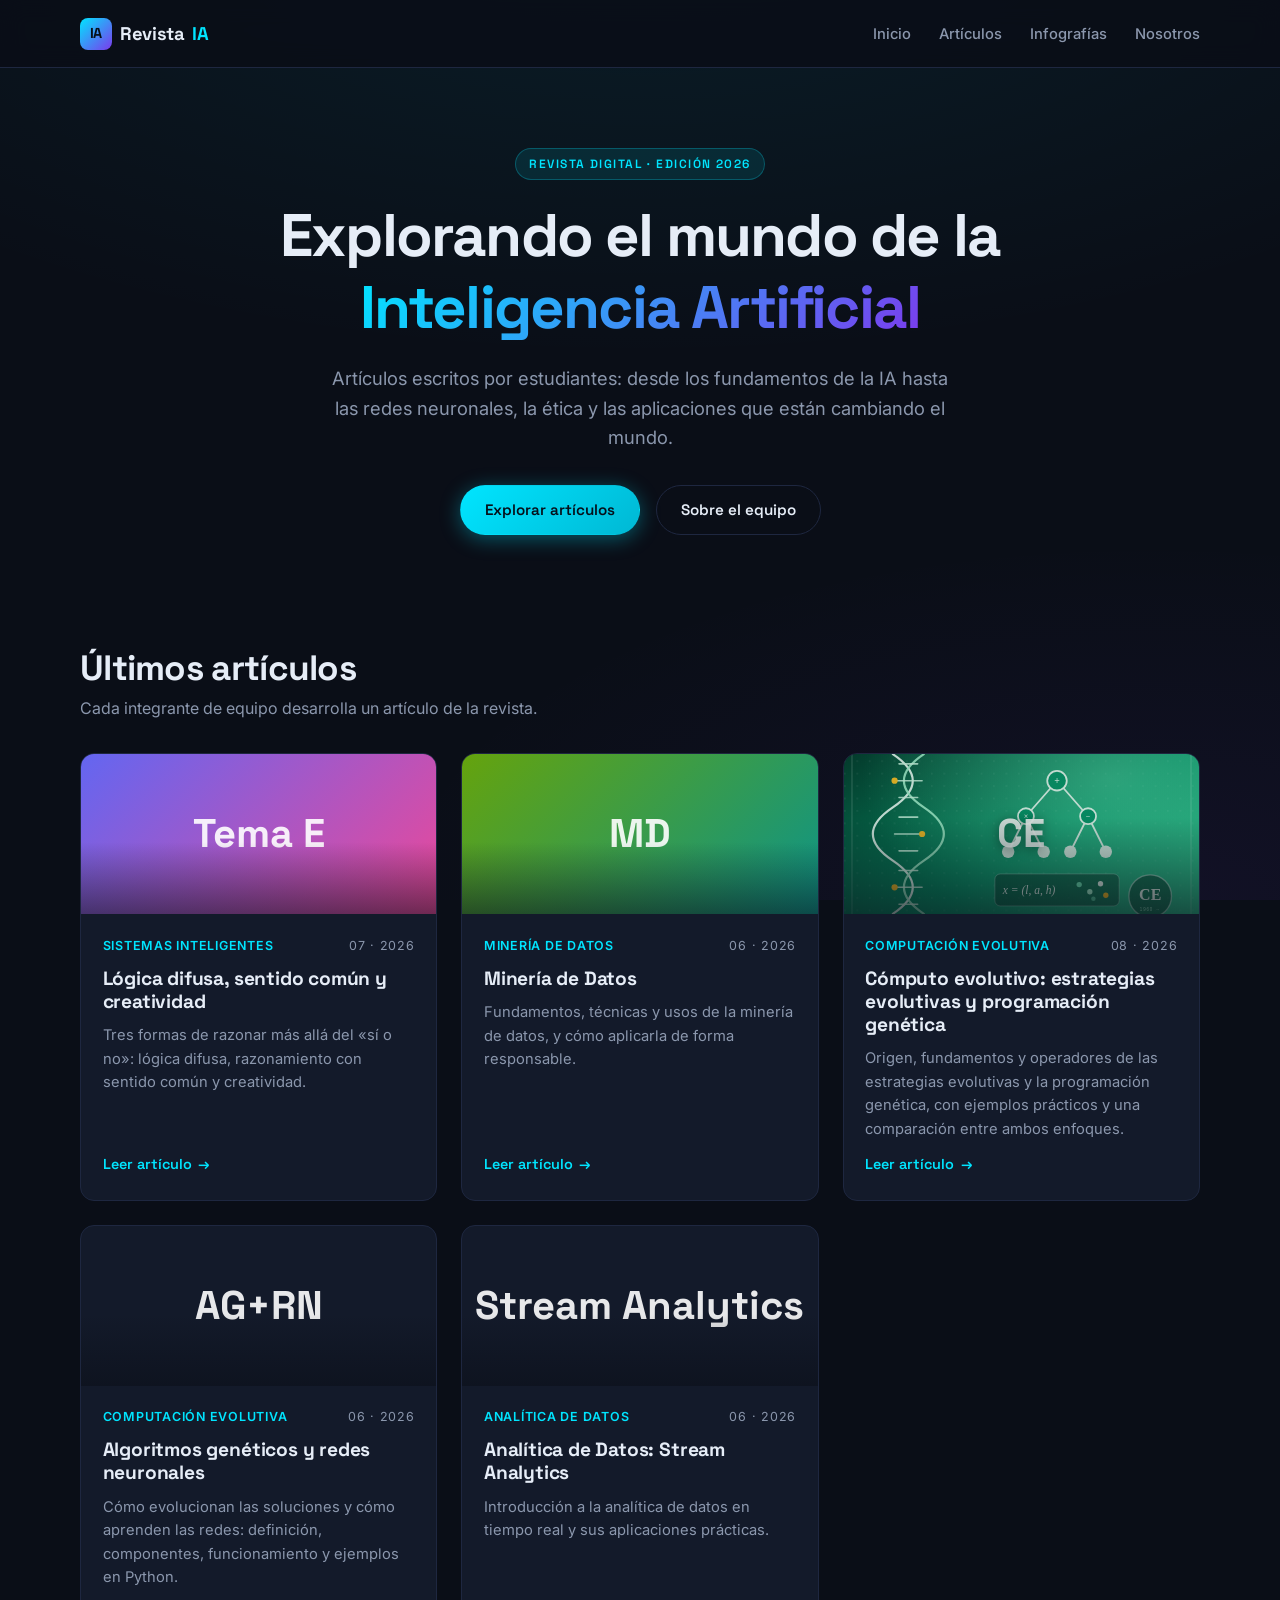
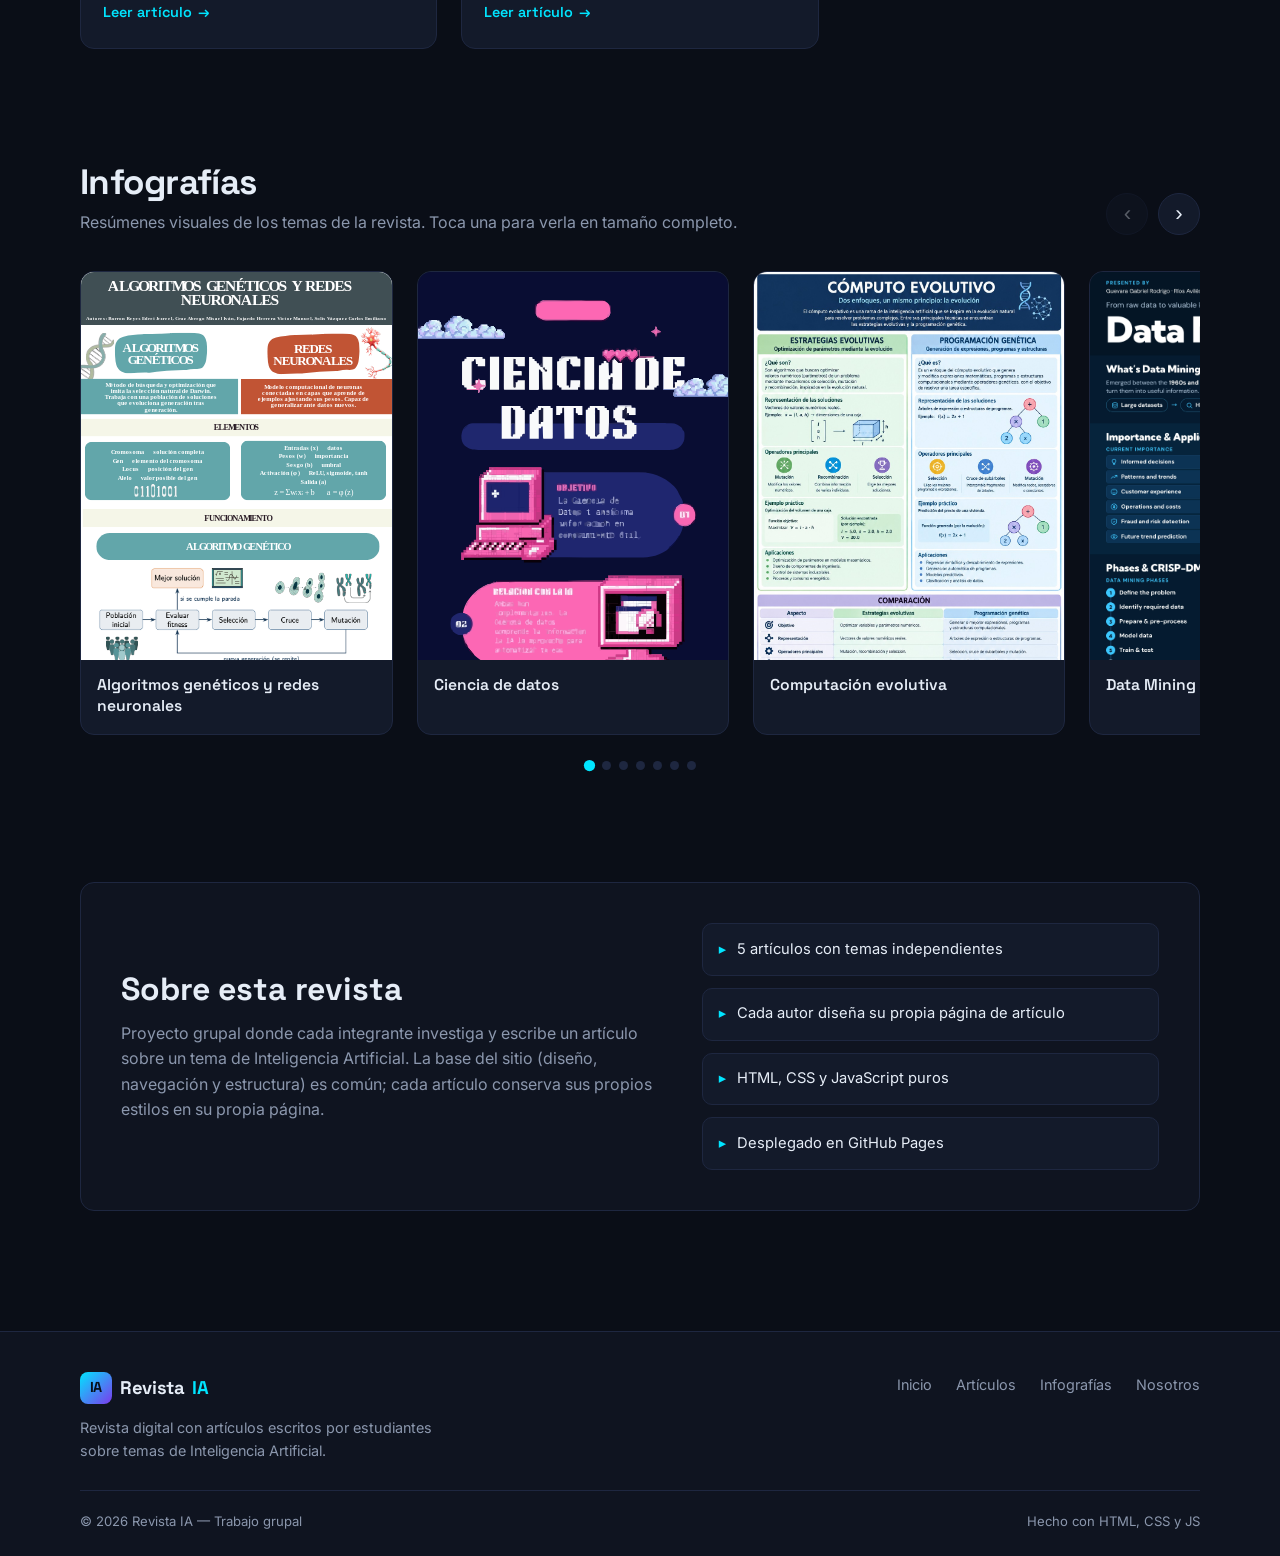
==== commit 2a856896: "infografia 7" ====
--- a/index.html
+++ b/index.html
@@ -78,10 +78,10 @@
         <div class="grid-articulos" id="grid-articulos">
           <noscript>
             <p>
-              <a href="articulos/articulo-10.html">Algoritmos genéticos y redes neuronales</a> ·
+              <a href="articulos/articulo-5.html">Lógica difusa, sentido común y creatividad</a> ·
               <a href="articulos/articulo-6.html">Minería de Datos</a> ·
               <a href="articulos/articulo-7.html">Computación evolutiva</a> ·
-              <a href="articulos/articulo-5.html">Lógica difusa, sentido común y creatividad</a> ·
+              <a href="articulos/articulo-10.html">Algoritmos genéticos y redes neuronales</a> ·
               <a href="articulos/articulo-11.html">Analítica de Datos: Stream Analytics</a>
             </p>
           </noscript>
@@ -105,6 +105,7 @@
 
         <div class="carrusel">
           <div class="carrusel-pista" id="pista-infos">
+            
             <a class="tarjeta-info" href="infografias/Infografia-AlgoritmosGeneticoRedesNeuronales.svg"
                data-pswp-width="800" data-pswp-height="2000">
               <span class="info-vista">
@@ -127,10 +128,10 @@
               <span class="info-titulo">Ciencia de datos</span>
             </a>
 
-            <a class="tarjeta-info" href="infografias/Infografia-ComputacionEvolutiva.svg"
-               data-pswp-width="800" data-pswp-height="2000">
-              <span class="info-vista">
-                <img src="infografias/infografia_computo_evol.svg"
+            <a class="tarjeta-info" href="infografias/infografia_computo_evol.jpeg"
+               data-pswp-width="800" data-pswp-height="2000">
+              <span class="info-vista">
+                <img src="infografias/infografia_computo_evol.jpeg"
                      alt="Infografía: computación evolutiva"
                      loading="lazy" width="800" height="2000">
                 <span class="info-overlay">⤢ Ver completa</span>
